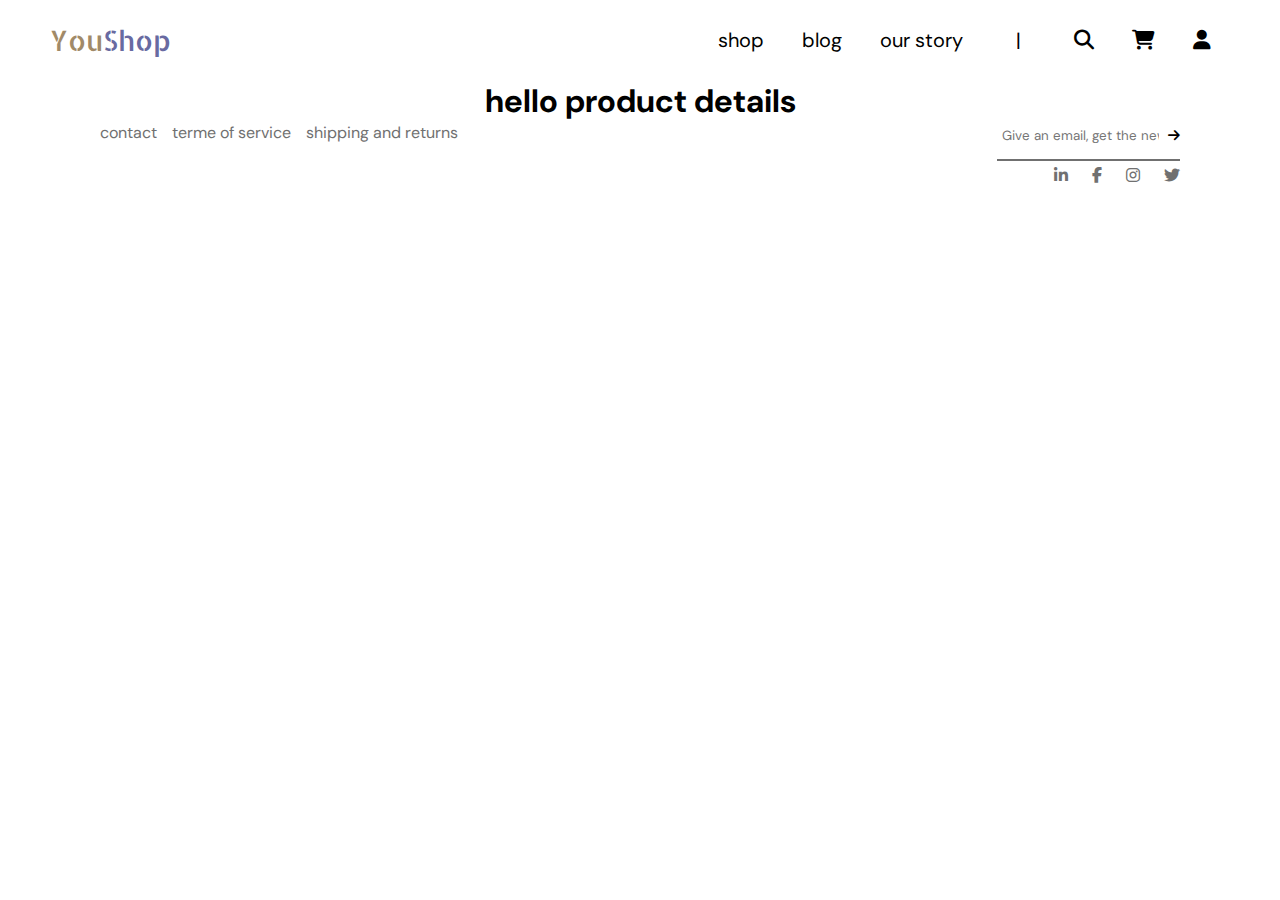
==== product.html @ 5327102e "initial commit" ====
<!DOCTYPE html>
<html lang="en">

<head>
    <meta charset="UTF-8">
    <meta http-equiv="X-UA-Compatible" content="IE=edge">
    <meta name="viewport" content="width=device-width, initial-scale=1.0">
    <link rel="stylesheet" href="product.css">

    <!-- link icon -->
    <link rel="stylesheet" href="https://cdnjs.cloudflare.com/ajax/libs/font-awesome/6.4.2/css/all.min.css">


    <!-- google fonts -->
    <link rel="preconnect" href="https://fonts.googleapis.com">
    <link rel="preconnect" href="https://fonts.gstatic.com" crossorigin>
    <link href="https://fonts.googleapis.com/css2?family=Allerta+Stencil&family=DM+Sans:opsz,wght@9..40,200;9..40,300;9..40,500;9..40,600&display=swap" rel="stylesheet">



    <title>responsive</title>
</head>

<body>
    <header>
        <div class="logo" >You<span style="color: #686AA1;font-family: 'Allerta Stencil', sans-serif;">Shop</span></div>
        <div class="logo-res" >Y<span style="color: #686AA1;font-family: 'Allerta Stencil', sans-serif;">S</span></div>

        
        <div class="hamburger">
            <div class="line"></div>
            <div class="line"></div>
            <div class="line"></div>
        </div>
        <nav class="nav-bar">
            <ul>
                <li>
                    <a href="">shop</a>
                </li>
                <li>
                    <a href="">blog</a>
                </li>
                <li>
                    <a href="">our story</a>
                </li>
                <li class="espace">
                    <span class="inner-espace">|</span>
                </li>
                <li>
                    <a href=""><i class="fa-solid fa-magnifying-glass"></i></a>
                </li>
                <li>
                    <a href=""><i class="fa-solid fa-cart-shopping"></i></a>
                </li>
                <li>
                    <a href=""><i class="fa-solid fa-user"></i></a>
                </li>
            </ul>
        </nav>
    </header>

 <h1 style="text-align: center;">hello product details </h1>

    <footer>
        <!-- <section class="all-footer"> -->

            <div class="link-footer">
                <ul>
                    <li><a href="">contact </a></li>
                    <li><a href="">terme of service </a></li>
                    <li><a href="">shipping and returns </a></li>
                </ul>
            </div>
            <div class="sec2-footer">
                <div class="form-footer">
                    <form action="">
                        <input type="email" placeholder="Give an email, get the newsletter.">
                        <button type="submit"><i class="fa-solid fa-arrow-right"></i></button>
                    </form>
                </div>
                <div class="footer-icons">
                    <i class="fa-brands fa-linkedin-in"></i>
                    <i class="fa-brands fa-facebook-f"></i>
                    <i class="fa-brands fa-instagram"></i>
                    <i class="fa-brands fa-twitter"></i>
                </div>
                    
    
                
            </div>

        <!-- </section> -->
    </footer>

















    <script>
        hamburger = document.querySelector(".hamburger");
        hamburger.onclick = function() {
            navBar = document.querySelector(".nav-bar");
            navBar.classList.toggle("active");
        }
    </script>
</body>

</html>
---- product.css ----
* {
    margin: 0;
    padding: 0;
    text-decoration: none;
    list-style: none;
    font-family: 'DM Sans', sans-serif;
    box-sizing: border-box;
    --black-color:#000;
    --white-color:#fff;
    --dore-color: #A18A68;
    --grey-color:#EBECEE;
    --grey-fonce:#707070;
    --blue-color:#686AA1;
    

}

body {

    background-color: var(--white-color);
}
/* ===================================header =================================*/
header {
    width: 100%;
    height: 80px;
    display: flex;
    align-items: center;
    justify-content: space-between;
    padding: 0 100px;
    
}


.logo {
    font-size: 28px;
    color: var(--dore-color);
    font-family: 'Allerta Stencil', sans-serif;
}
.logo-res{
    font-size: 28px;
    color: var(--dore-color);
    font-family: 'Allerta Stencil', sans-serif;
    display: none;
}

.hamburger {
    display: none;
}

.nav-bar ul {
    display: flex;
}

.nav-bar ul li a {
    display: block;
    color: var(--black-color);
    font-size: 20px;
    padding: 10px 10px;
    transition: 0.2s;
    margin: 0 5px;
    border: 4px var(--white-color) solid;
}

.nav-bar ul li .inner-espace{
    display: block;
    font-size: 20px;
    padding: 10px 25px;
    transition: 0.2s;
    margin: 0 5px;
    border: 4px var(--white-color) solid;
    

}



.nav-bar ul li a:hover {
    color: var(--dore-color);
    border-bottom: 4px solid var(--dore-color);
    border-radius: 3px;

}
/* ===================================header =================================*/











/*================================ footer ==============================*/
footer{
    width: 100%;
    height: 100px;
    display: flex;
    justify-content: space-between;
    padding: 0 100px;
    margin-bottom: 30px;
    color: var(--grey-fonce);
    
}
.link-footer ul {
    display: flex;
    gap: 15px;  
}
.link-footer ul li a {
    color: var(--grey-fonce);
    transition: 0.2s;
}
.link-footer ul li a:hover{
    color: var(--dore-color);
}
.form-footer{
    border-bottom: 2px solid var(--grey-fonce);
    padding-bottom: 10px;
}
.form-footer form input{
    border: none;
    padding:5px;
}
.form-footer form button{
    background: none;
    border: none;
}
.footer-icons{
    margin-top: 2%;
    float: right;
}
.footer-icons i{
    margin-left: 20px;
    transition: 0.2s;
}
.footer-icons i:hover{
color: var(--dore-color);
}



/*================================ footer ==============================*/













/* responsive */

@media only screen and (max-width:1320px) {
    header {
        padding: 0 50px;
    }
}

@media only screen and (max-width:1100px) {
    header {
        padding: 0 30px;
    }
}

@media only screen and (max-width:900px) {

    /* =============nav-bar================== */
    .logo{
        display: none;
    }
    .logo-res{
        display: block;
    }
    .hamburger {
        display: block;
        cursor: pointer;
    }
    .hamburger .line {
        width: 30px;
        height: 3px;
        background: var(--blue-color);
        margin: 6px 0;
    }
    .nav-bar {
        height: 0px;
        position: absolute;
        top: 80px;
        left: 0;
        right: 0;
        width: 100vw;
        background: var(--grey-color);
        
        transition: 0.2s;
        overflow: hidden;
    }
    .espace {
        display: none;
    }
    .nav-bar.active {
        height: 450px;
        width: 100%;
        border-radius: 20px;
    }
    .nav-bar ul {
        display: block;
        width: fit-content;
        margin: 80px auto 0 auto;
        text-align: center;
        transition: 0.5s;
        opacity: 0;
    }
    .nav-bar.active ul {
        opacity: 1;
    }
    .nav-bar ul li a {
        border: 4px var(--grey-color) solid;
        
    }

    /*================ footer =============*/
    footer{
        display: block;
    }
    .sec2-footer{
        display: flex;
        justify-content: space-around;
    }
    .link-footer {
        margin-bottom: 3%;
    }

}



@media only screen and (max-width:570px) {
    footer{
        padding:  50px 50px;
        margin-bottom: 30px;
        text-align: center; 
    }
    
    .footer-icons{
        margin-top: 20px;
        margin-bottom: 20px;
        display: flex;
        width: 100%;
        justify-content: center;
    }
    .form-footer form input {
       font-size: 11px;
    }
    .link-footer ul{
        justify-content: center;
    }
    .link-footer ul {
        gap: 10px; 
        font-size: 11px;
    }
    .sec2-footer{
        display: block;
    }
}
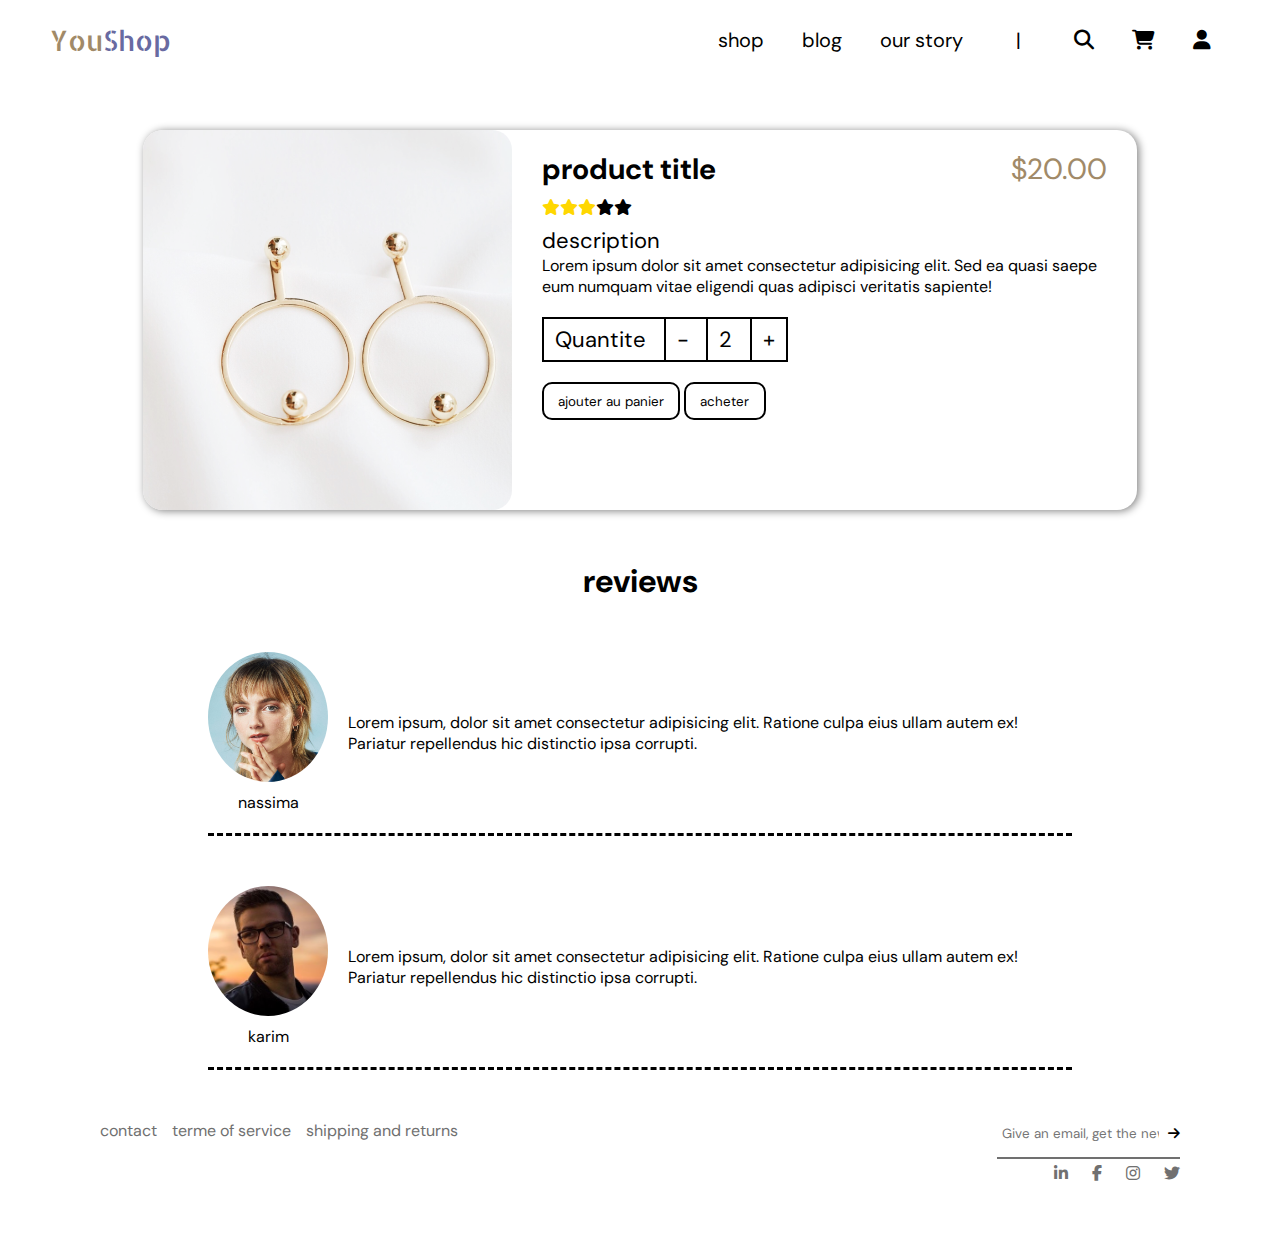
==== commit e2973b29: "added responsive product" ====
--- a/product.html
+++ b/product.html
@@ -59,7 +59,76 @@
         </nav>
     </header>
 
- <h1 style="text-align: center;">hello product details </h1>
+
+
+    <main>
+        <section class="card-product">
+
+            <img src="./images/prod.png" alt="" class="image-product">
+            
+
+            <div class="product-details">
+                <div class="title-price">
+                    <p class="title-product-details">product title</p>
+                    <p class="price-product-details">$20.00</p>
+                </div>
+                <div class="rating-products">
+                    <span><i class="fa-solid fa-star" style="color: #ffd700;float: left;"></i></span>
+                    <span><i class="fa-solid fa-star" style="color: #ffd700;float: left;"></i></span>
+                    <span><i class="fa-solid fa-star" style="color: #ffd700;float: left;"></i></span>
+                    <span><i class="fa-solid fa-star" style="float: left;"></i></span>
+                    <span><i class="fa-solid fa-star" style="float: left;"></i></span>
+                </div><br>
+                <div class="description">
+                    <p class="desc-title">description</p>
+                    <p class="desc-parag">Lorem ipsum dolor sit amet consectetur adipisicing elit. Sed ea quasi saepe eum numquam vitae eligendi quas adipisci veritatis sapiente!</p>
+                </div>
+                <div class="quantite">
+                    <span class="quantite-t"> Quantite </span>
+                    <span class="quantite-dec"> - </span>
+                    <span class="quantite-nbr"> 2 </span>
+                    <span class="quantite-inc"> + </span>
+                </div>
+                <div class="btns-product-details">
+                    <button>ajouter au panier</button>
+                    <button>acheter</button>
+                </div>
+            </div>
+        </section>
+
+    </main>
+    <h1 style="text-align: center;">reviews</h1>
+    <!-- reviews 2 -->
+    <section class="reviews">
+        <div class="review-card"> 
+            <div class="person-pic-name">
+               <img src="./images/profil-person.jpg" alt="" >
+               <p>nassima</p>
+            </div>
+            <div class="reviews-text-likes">
+                <p>Lorem ipsum, dolor sit amet consectetur adipisicing elit. Ratione culpa eius ullam autem ex! Pariatur repellendus hic distinctio ipsa corrupti.</p>
+            </div>
+        </div>
+    </section>
+    <!-- reviews 2 -->
+    <section class="reviews">
+        <div class="review-card"> 
+            <div class="person-pic-name">
+               <img src="./images/profil-person-2.jpg" alt="" >
+               <p>karim</p>
+            </div>
+            <div class="reviews-text-likes">
+                <p>Lorem ipsum, dolor sit amet consectetur adipisicing elit. Ratione culpa eius ullam autem ex! Pariatur repellendus hic distinctio ipsa corrupti.</p>
+            </div>
+        </div>
+    </section>
+
+
+
+
+ 
+
+
 
     <footer>
         <!-- <section class="all-footer"> -->
--- a/product.css
+++ b/product.css
@@ -19,7 +19,7 @@
 
     background-color: var(--white-color);
 }
-/* ===================================header =================================*/
+/* header */
 header {
     width: 100%;
     height: 80px;
@@ -29,6 +29,99 @@
     padding: 0 100px;
     
 }
+/* main */
+main{
+    width: 100%;
+    height: 100%;
+    /* background-color: aquamarine; */
+    display: flex;
+    justify-content: center;
+    padding: 0 100px;
+
+    /* marge */
+    margin-bottom: 50px;
+    margin-top: 50px;
+
+}
+
+
+
+
+.card-product{
+    width: 92%;
+    box-shadow: 2px 1px 8px 0px grey;
+    display: flex;
+    height: 100%;
+    border-radius: 20px;
+}
+.product-details{
+    margin: 2% 3% 2% 3%;
+}
+/* content product details */
+.title-price{
+    display: flex;
+    justify-content: space-between;
+    align-items: center;
+    font-size: 29px;
+    margin-bottom: 2%;
+}
+.title-price .title-product-details{
+    font-weight: bold;
+} 
+.title-price .price-product-details{
+    color: var(--dore-color);
+}
+.description{
+    margin: 1% 0 1% 0;
+}
+.description .desc-title{
+    font-size: 22px;
+}
+.quantite{
+    font-size: 22px;
+    margin: 5% 0 5% 0;
+}
+.quantite .quantite-t{
+    border-top: 2px solid var(--black-color);
+    border-left:2px solid var(--black-color) ;
+    border-bottom: 2px solid var(--black-color);
+}
+.quantite .quantite-dec{
+    border-top: 2px solid var(--black-color);
+    border-left:2px solid var(--black-color) ;
+    border-bottom: 2px solid var(--black-color);
+}
+.quantite .quantite-nbr{
+    border-top: 2px solid var(--black-color);
+    border-left:2px solid var(--black-color) ;
+    border-bottom: 2px solid var(--black-color);
+}
+.quantite .quantite-inc{
+    border: 2px solid var(--black-color);
+    
+}
+
+.quantite-t ,.quantite-dec,.quantite-nbr,.quantite-inc{
+    padding: 1% 2% 1% 2%;
+}
+.btns-product-details{
+    margin: 5% 0 5% 0;
+}
+.btns-product-details button{
+    background: none;
+    border: none;
+    padding: 1.5% 2.5% 1.5% 2.5%;
+    border: 2px solid ;
+    border-radius: 10px;
+}
+
+.image-product{
+    border-radius: 20px;
+}
+
+
+
+/* ====================main ========================*/
 
 
 .logo {
@@ -80,11 +173,6 @@
     border-radius: 3px;
 
 }
-/* ===================================header =================================*/
-
-
-
-
 
 
 
@@ -143,7 +231,45 @@
 /*================================ footer ==============================*/
 
 
-
+/*----------------------------------- reviews--------------------- */
+.reviews{
+    width: 100%;
+    height: 100%;
+    /* background-color: aquamarine; */
+    display: flex;
+    justify-content: center;
+    padding: 0 100px;
+    margin-bottom: 50px;
+    margin-top: 50px;
+}
+.review-card{
+    width: 80%;
+    /* background-color: #9c9c9c; */
+    display: flex;
+    justify-content: center;
+    align-items: center;
+    gap: 20px;
+    height: 100%;
+    padding-bottom: 20px;
+    border-bottom: dashed black 3px;
+}
+.person-pic-name{
+    display: flex;
+    flex-direction: column;
+    align-items: center;
+    gap: 10px;
+}
+.person-pic-name img{
+    width: 120px;
+    height:130px;
+    border-radius: 100%;
+}
+.reviews-text-likes{
+    position: relative;
+}
+
+
+/*=============================== reviews===================== */
 
 
 
@@ -235,15 +361,40 @@
         margin-bottom: 3%;
     }
 
+
+    /* ====main */
+    .card-product{
+        display: block;
+    }
+    .image-product{
+        width: 100%;
+    }
+    main{
+        padding: 0 10px;
+    }
+    /* =====main===== */
+
+    /* reviews */
+    .reviews{
+        padding: 0 5px;
+    }
+
 }
 
 
 
 @media only screen and (max-width:570px) {
+    .hero{
+        display: none;
+    }
+    .product-head{
+        margin: 10px 0 -100px 0;
+    }
     footer{
         padding:  50px 50px;
         margin-bottom: 30px;
         text-align: center; 
+        position: relative;
     }
     
     .footer-icons{
@@ -266,4 +417,46 @@
     .sec2-footer{
         display: block;
     }
+
+    /*----- main---- */
+    .title-price{
+        font-size: 22px;
+        margin-top: 20px;
+        margin-bottom: 10px;
+        padding-right: 5px;
+    }
+
+    .description .desc-title{
+        font-size: 20px;
+        margin-top: 10px;
+        margin-bottom: 5px;
+    }
+    .quantite{
+        font-size: 19px;
+    }
+    .product-details{
+        margin: 0% 3% 2% 3%; 
+    }
+
+    /* reviews */
+
+  
+   
+    .person-pic-name{
+        gap: 10px;
+    }
+    .person-pic-name img{
+        width: 80px;
+        height:90px;
+        
+    }
+    .reviews-text-likes{
+        position: relative;
+        font-size: 12px;
+    }
+
+
+
+
+
 }